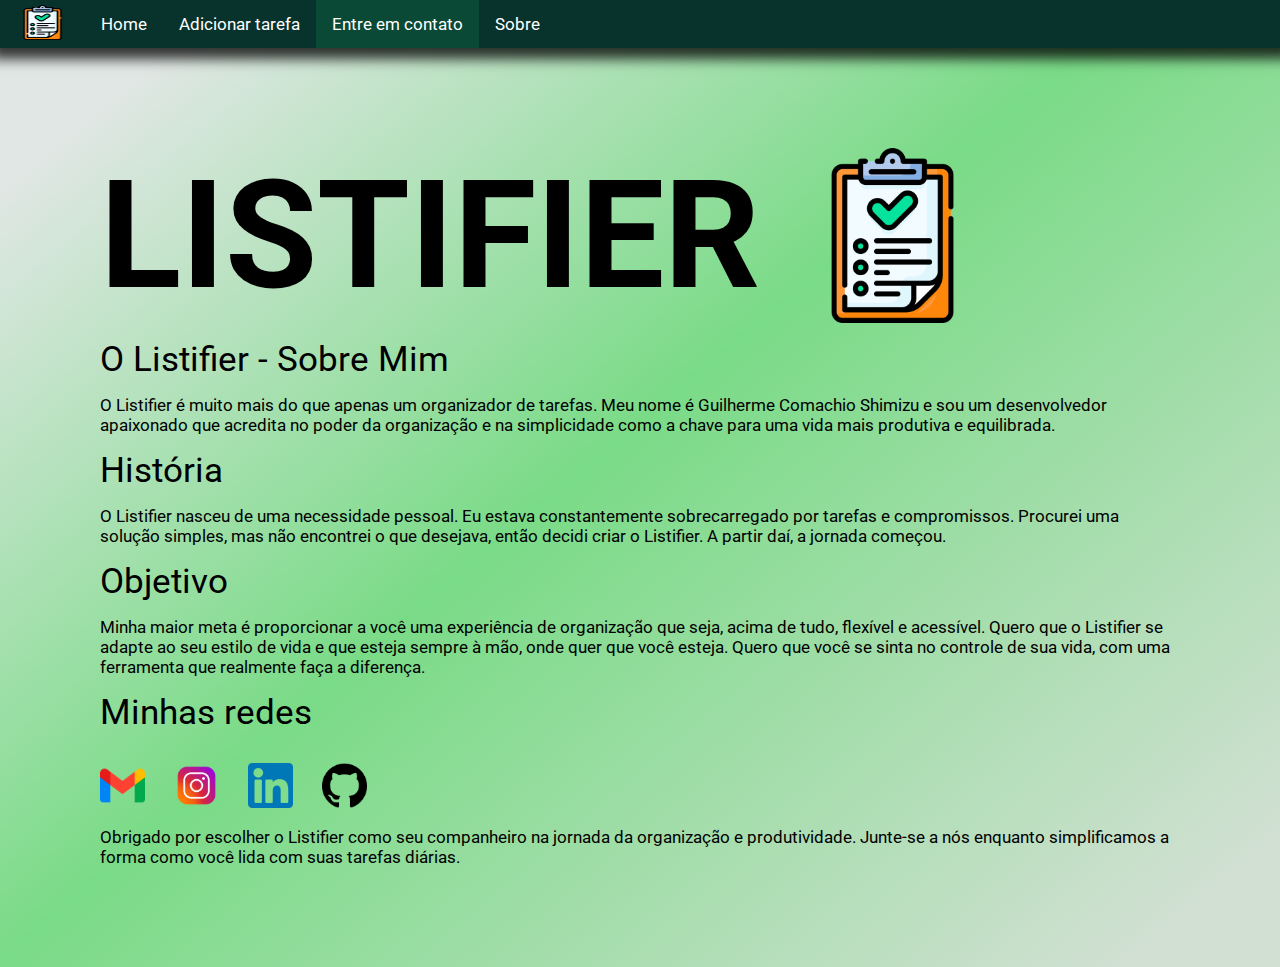
==== about.html @ 3bec71cd "Added project to remote repository" ====
<!DOCTYPE html>
<html lang="en">
<head>
    <meta charset="UTF-8">
    <meta name="viewport" content="width=device-width, initial-scale=1.0">
    <title>Listifier</title>

    <!--Font Roboto-->
    <link rel="preconnect" href="https://fonts.googleapis.com">
    <link rel="preconnect" href="https://fonts.gstatic.com" crossorigin>
    <link href="https://fonts.googleapis.com/css2?family=Roboto:wght@100;300;500;700&display=swap" rel="stylesheet">
    <link rel="stylesheet" href="assets/css/style.css">
    <link rel="icon" type="image/png" href="assets/img/icon.png">
</head>
<body>
    <div class="menu_navigation">
        <div class="logo">
            <img src="assets/img/icon.png" alt="Ícone To-Do List" height="35px" width="55px">
        </div>
        <div class="items">
            <ul>
                <li><a href="index.html">Home</a></li>
                <li><a href="new_task.html">Adicionar tarefa</a></li>
                <li><a class="active" href="contact.html">Entre em contato</a></li>
                <li><a href="about.html">Sobre</a></li>
            </ul>
        </div>
    </div>
    <div class="content">
        <div class="content__logo">
            <h1>LISTIFIER</h1>
            <img src="assets/img/icon.png" alt="Ícone To-Do List">
        </div>
        <div class="content__text">
            <h2>O Listifier - Sobre Mim</h2>
            <p>O Listifier é muito mais do que apenas um organizador de tarefas. Meu nome é Guilherme Comachio Shimizu e sou um desenvolvedor apaixonado que acredita no poder da organização e na simplicidade como a chave para uma vida mais produtiva e equilibrada.</p>
            <h3>História</h3>
            <p>O Listifier nasceu de uma necessidade pessoal. Eu estava constantemente sobrecarregado por tarefas e compromissos. Procurei uma solução simples, mas não encontrei o que desejava, então decidi criar o Listifier. A partir daí, a jornada começou.</p>
            <h3>Objetivo</h3>
            <p>Minha maior meta é proporcionar a você uma experiência de organização que seja, acima de tudo, flexível e acessível. Quero que o Listifier se adapte ao seu estilo de vida e que esteja sempre à mão, onde quer que você esteja. Quero que você se sinta no controle de sua vida, com uma ferramenta que realmente faça a diferença.</p>
            <h3>Minhas redes</h3>
            <div class="connections">
                <a href="mailto:gshimizu04@gmail.com" target="_blank"><img src="assets/img/gmail.png"></a>
                <a href="https://www.instagram.com/g_shimizu_" target="_blank"><img src="assets/img/instagram.png"></a>
                <a href="https://www.linkedin.com/in/gcshimizu" target="_blank"><img src="assets/img/linkedin.png"></a>
                <a href="https://www.github.com/gshimizu04" target="_blank"><img src="assets/img/github.png"></a>
            </div>
            <p>Obrigado por escolher o Listifier como seu companheiro na jornada da organização e produtividade. Junte-se a nós enquanto simplificamos a forma como você lida com suas tarefas diárias.</p>
        </div>
    </div>
</body>
</html>
---- assets/css/style.css ----
*{
    margin: 0;
    padding: 0;
    font-family: 'Roboto', sans-serif;
    box-sizing: border-box;
}

body {
    background: rgb(225,231,229);
background: linear-gradient(140deg, rgba(225,231,229,1) 9%, rgba(122,219,135,1) 47%, rgba(210,224,211,1) 94%);
    background-repeat: no-repeat;
}

.menu_navigation {
    background-color: rgb(7, 51, 44);
    display: flex;
    flex-direction: row;
    box-shadow: 2px 0px 12px 11px rgba(0,0,0,0.78);
-webkit-box-shadow: 2px 0px 12px 11px rgba(0,0,0,0.78);
-moz-box-shadow: 2px 0px 12px 11px rgba(0,0,0,0.78);
}

.menu_navigation .logo {
    margin: 5px 15px 0 15px;
}

.menu_navigation .items ul {
    list-style-type: none;
    margin: 0;
    padding: 0;
    overflow: hidden;
}

.menu_navigation .items li {
    float: left;
}

.menu_navigation .items li a {
    display: block;
    color: white;
    text-align: center;
    padding: 14px 16px;
    text-decoration: none;
}

.menu_navigation .items li a.active {
    background-color: rgb(10, 73, 54);
}

.menu_navigation .items li a:hover:not(.active) {
    background-color: rgb(5, 99, 63);
}

.content {
    margin: 100px;
}

.content .content__logo {
    display: flex;
    flex-direction: row;
}

.content__logo h1 {
    font-size: 150px;
    font-weight: bolder;
    margin-right: 45px;
}

.content__logo img {
    height: 175px;
}

.content__text h2, h3 {
    margin: 15px 0;
    font-weight: 400;
    font-size: 35px;
}

.content__text p, li {
    font-size: 17px;
    margin: 0;
}

.content__text li{
    list-style-type: disc;
    margin: 5px 0 0 20px;
}

.anchor_new_task {
    display: grid;
    place-items: center;
}

.goto_new_task {
    width: 200px;
    height: 50px;
    margin-top: 85px;
    padding: 15px;
    text-align: center;
    border-radius: 15px;
    background-color: rgb(81, 116, 81);
    text-decoration: none;
    color: white;
}

.goto_new_task:hover {
    background-color: rgb(32, 119, 32);
}

.content__addTask {
    width: 100%;
    max-width: 540px;
    background: white;
    margin: 50px auto;
    padding: 40px 30px 70px;
    border-radius: 10px;
    box-shadow: 0px 13px 40px 5px rgba(0,0,0,0.75);
-webkit-box-shadow: 0px 13px 40px 5px rgba(0,0,0,0.75);
-moz-box-shadow: 0px 13px 40px 5px rgba(0,0,0,0.75);
}

.addTask_text > h2, p {
    margin: 10px;
}

.addTask_inputs {
    display: flex;
    flex-direction: column;
    align-items: center;
    justify-content: space-between;
    background: rgba(122,219,135,1);
    border-radius: 30px;
    padding-left: 20px;
    margin-bottom: 25px;
}

input, select {
    flex: 1;
    border: none;
    background: white;
    padding: 10px;
    border-radius: 10px;
    margin: 10px 0 10px 0;
}

button {
    border: none;
    outline: none;
    padding: 16px 50px;
    background: white;
    color: black;
    font-size: 16px;
    cursor: pointer;
    border-radius: 40px;
    margin: 10px 0 10px 0;
}

button:hover {
    background-color: rgb(201, 248, 201);
}

#listContainer li {
    list-style: none;
    font-size: 17px;
    padding: 12px 8px 12px 50px;
    user-select: none;
    cursor: pointer;
    position: relative;
}

#listContainer li::before {
    content: '';
    position: absolute;
    height: 28px;
    width: 28px;
    border-radius: 50%;
    background-image: url("/assets/img/unchecked.png");
    background-size: cover;
    background-position: center;
    top: 12px;
    left: 8px;
}

#listContainer li.checked {
    color: #555;
    text-decoration: line-through;
}

#listContainer li.checked::before {
    background-image: url("/assets/img/checked.png");
}

#listContainer li span {
    position: absolute;
    right: 0;
    top: 5px;
    width: 40px;
    height: 40px;
    font-size: 22px;
    color: #555;
    line-height: 40px;
    text-align: center;
    border-radius: 50%;
}

#listContainer li span:hover {
    background: #edeef0;
    cursor: pointer;
}

.form_group {
    display: flex;
    flex-direction: row;
    align-items: center;
    margin-top: 15px;
}

.form_group input {
    margin-left: 10px;
    max-width: 500px;
}

.form_groupX {
    display: flex;
    flex-direction: column;
    align-items: flex-start;
    margin-top: 15px;
}

textarea {
    border: none;
    background: white;
    padding: 10px;
    border-radius: 10px;
    margin: 10px 0 10px 0;
    width: 100%;
}

.form_button {
    display: grid;
    place-items: center;
}

.form_submit {
    border: none;
    outline: none;
    padding: 16px 35px;
    background: white;
    color: black;
    font-size: 16px;
    cursor: pointer;
    border-radius: 25px;
    align-self: center;
    justify-self: center;
}

.form_submit:hover {
    background-color: rgb(201, 248, 201);
}

.contact_data {
    width: 100%;
    max-width: 540px;
    background: white;
    margin: 50px auto;
    padding: 40px 30px 70px;
    border-radius: 10px;
    box-shadow: 0px 13px 40px 5px rgba(0,0,0,0.75);
-webkit-box-shadow: 0px 13px 40px 5px rgba(0,0,0,0.75);
-moz-box-shadow: 0px 13px 40px 5px rgba(0,0,0,0.75);
}

.contact_data h2 {
    margin: 15px 0;
    font-weight: 400;
    font-size: 35px;
}

.contact_data ul {
    list-style-type: none;
}

.contact_data strong {
    margin-right: 10px;
}

.contact_data li {
    margin-bottom: 10px;
}

.return_button {
    display: grid;
    place-items: center;
    margin-top: 50px;
}

.return {
    border: none;
    outline: none;
    padding: 16px 35px;
    background: rgb(156, 250, 156);
    color: black;
    font-size: 16px;
    cursor: pointer;
    border-radius: 25px;
}

.return:hover {
    background-color: rgb(126, 248, 126);
}

.connections img {
    height: 45px;
    width: 45px;
    margin: 15px 25px 15px 0;
}
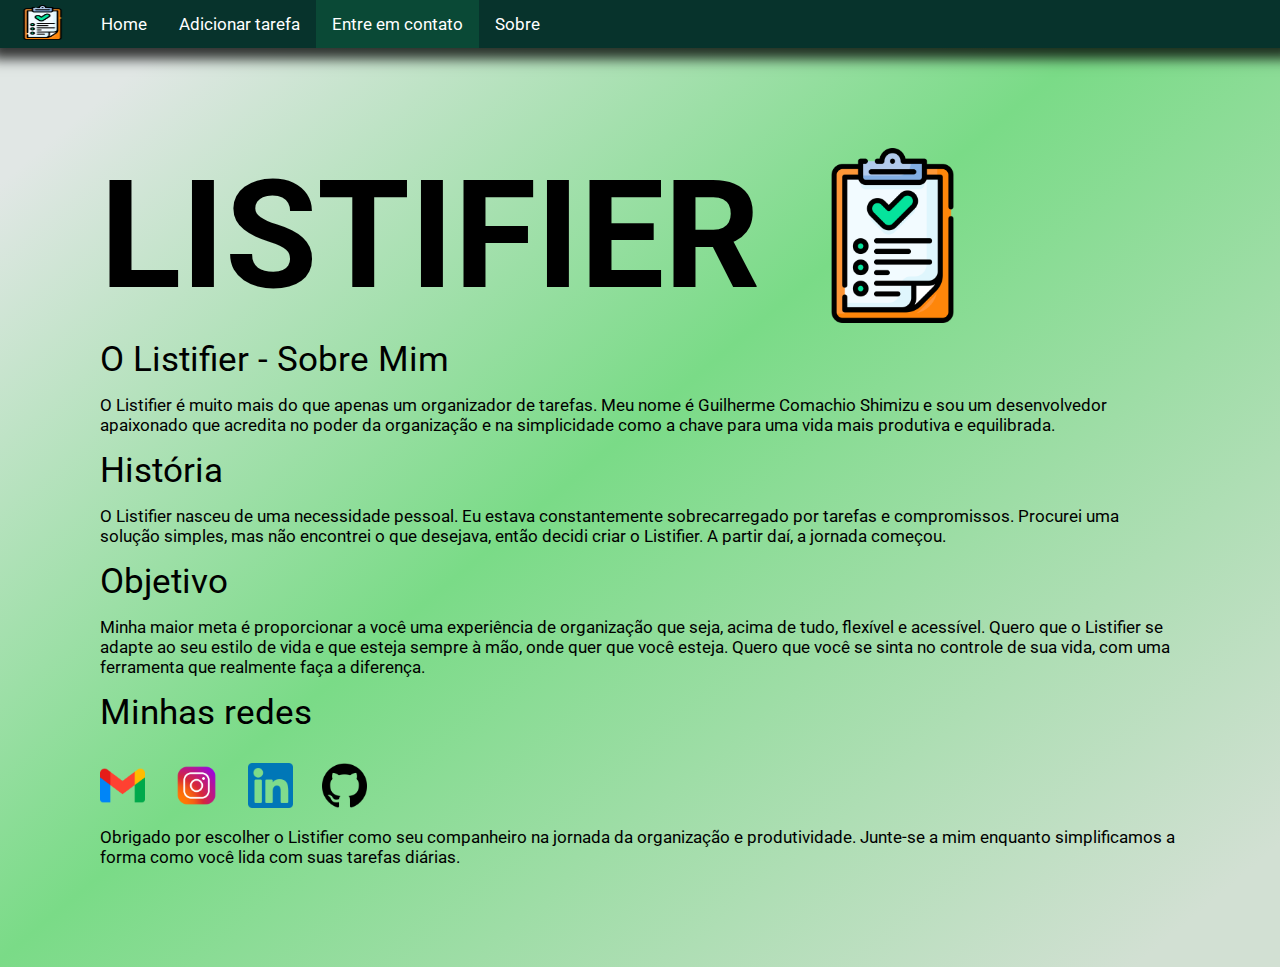
==== commit 8b93024c: "STYLE: Fixed spelling error in about section" ====
--- a/about.html
+++ b/about.html
@@ -45,7 +45,7 @@
                 <a href="https://www.linkedin.com/in/gcshimizu" target="_blank"><img src="assets/img/linkedin.png"></a>
                 <a href="https://www.github.com/gshimizu04" target="_blank"><img src="assets/img/github.png"></a>
             </div>
-            <p>Obrigado por escolher o Listifier como seu companheiro na jornada da organização e produtividade. Junte-se a nós enquanto simplificamos a forma como você lida com suas tarefas diárias.</p>
+            <p>Obrigado por escolher o Listifier como seu companheiro na jornada da organização e produtividade. Junte-se a mim enquanto simplificamos a forma como você lida com suas tarefas diárias.</p>
         </div>
     </div>
 </body>
